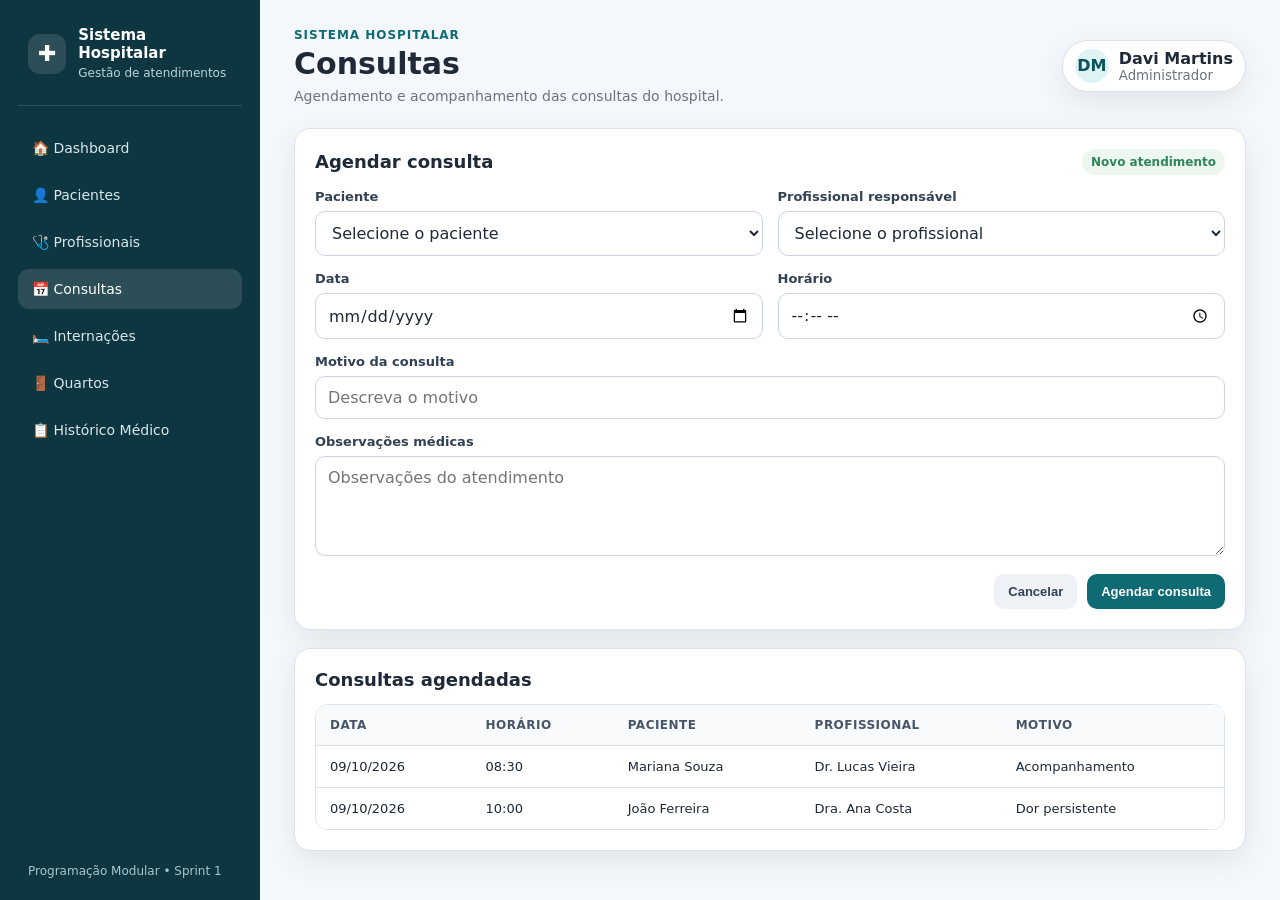
==== consultas.html @ fbd6064b "Sprint 1 - Sistema Hospitalar" ====
<!doctype html>
<html lang="pt-BR">
<head>
  <meta charset="utf-8">
  <meta name="viewport" content="width=device-width, initial-scale=1">
  <title>Consultas • Sistema Hospitalar</title>
  <link rel="stylesheet" href="css/style.css">
</head>
<body>
  <div class="layout">
    <aside class="sidebar">
      <div class="brand">
        <div class="brand-mark">✚</div>
        <div><strong>Sistema Hospitalar</strong><span>Gestão de atendimentos</span></div>
      </div>
      <nav class="nav"><a class="" href="index.html"><span>🏠</span> Dashboard</a>
<a class="" href="pacientes.html"><span>👤</span> Pacientes</a>
<a class="" href="profissionais.html"><span>🩺</span> Profissionais</a>
<a class="active" href="consultas.html"><span>📅</span> Consultas</a>
<a class="" href="internacoes.html"><span>🛏️</span> Internações</a>
<a class="" href="quartos.html"><span>🚪</span> Quartos</a>
<a class="" href="historico.html"><span>📋</span> Histórico Médico</a></nav>
      <div class="sidebar-footer">Programação Modular • Sprint 1</div>
    </aside>
    <main class="main">
      <header class="topbar">
        <div><p class="eyebrow">Sistema Hospitalar</p><h1>Consultas</h1><p class="subtitle">Agendamento e acompanhamento das consultas do hospital.</p></div>
        <div class="user"><div class="avatar">DM</div><div><strong>Davi Martins</strong><small>Administrador</small></div></div>
      </header>
      
<section class="card">
  <div class="section-title"><h2>Agendar consulta</h2><span class="badge">Novo atendimento</span></div>
  <div class="form-grid">
    <div class="form-group"><label>Paciente</label><select><option>Selecione o paciente</option><option>Mariana Souza</option><option>João Ferreira</option></select></div>
    <div class="form-group"><label>Profissional responsável</label><select><option>Selecione o profissional</option><option>Dr. Lucas Vieira</option><option>Dra. Ana Costa</option></select></div>
    <div class="form-group"><label>Data</label><input type="date"></div>
    <div class="form-group"><label>Horário</label><input type="time"></div>
    <div class="form-group full"><label>Motivo da consulta</label><input placeholder="Descreva o motivo"></div>
    <div class="form-group full"><label>Observações médicas</label><textarea placeholder="Observações do atendimento"></textarea></div>
  </div>
  <div class="actions"><button class="btn secondary">Cancelar</button><button class="btn primary">Agendar consulta</button></div>
</section>
<section class="card" style="margin-top:18px">
  <div class="section-title"><h2>Consultas agendadas</h2></div>
  <div class="table-wrap"><table><thead><tr><th>Data</th><th>Horário</th><th>Paciente</th><th>Profissional</th><th>Motivo</th></tr></thead><tbody>
    <tr><td>09/10/2026</td><td>08:30</td><td>Mariana Souza</td><td>Dr. Lucas Vieira</td><td>Acompanhamento</td></tr>
    <tr><td>09/10/2026</td><td>10:00</td><td>João Ferreira</td><td>Dra. Ana Costa</td><td>Dor persistente</td></tr>
  </tbody></table></div>
</section>
    </main>
  </div>
</body>
</html>
---- css/style.css ----
:root {
  --bg: #f4f7fb;
  --surface: #ffffff;
  --surface-2: #eef4f7;
  --text: #1f2937;
  --muted: #6b7280;
  --primary: #0f6b73;
  --primary-dark: #0b535a;
  --accent: #dff3f5;
  --border: #dbe3ea;
  --success: #2f855a;
  --warning: #b7791f;
  --danger: #c53030;
  --shadow: 0 10px 30px rgba(15, 23, 42, .08);
  --radius: 16px;
}

* { box-sizing: border-box; }
html { scroll-behavior: smooth; }
body {
  margin: 0;
  font-family: Inter, ui-sans-serif, system-ui, -apple-system, BlinkMacSystemFont, "Segoe UI", sans-serif;
  background: var(--bg);
  color: var(--text);
}

a { color: inherit; text-decoration: none; }

.layout { min-height: 100vh; display: grid; grid-template-columns: 260px 1fr; }
.sidebar {
  position: sticky; top: 0; height: 100vh;
  padding: 26px 18px;
  background: #0e3640;
  color: #fff;
}
.brand { display: flex; align-items: center; gap: 12px; padding: 0 10px 24px; border-bottom: 1px solid rgba(255,255,255,.12); }
.brand-mark { width: 40px; height: 40px; border-radius: 12px; display:grid; place-items:center; background: rgba(255,255,255,.12); font-size: 22px; }
.brand strong { display:block; font-size: 15px; }
.brand span { font-size: 12px; color: #b9d4da; }
.nav { display: grid; gap: 7px; margin-top: 22px; }
.nav a { padding: 12px 14px; border-radius: 11px; color: #d7e8eb; font-size: 14px; transition: .15s ease; }
.nav a:hover, .nav a.active { background: rgba(255,255,255,.12); color:#fff; }
.sidebar-footer { position:absolute; bottom:22px; left:28px; right:28px; font-size:12px; color:#a9c7ce; }

.main { padding: 28px 34px 48px; min-width: 0; }
.topbar { display:flex; align-items:center; justify-content:space-between; gap:20px; margin-bottom:24px; }
.eyebrow { margin:0 0 5px; color:var(--primary); font-size:12px; font-weight:800; text-transform:uppercase; letter-spacing:.08em; }
h1 { margin:0; font-size:30px; line-height:1.15; }
.subtitle { margin:6px 0 0; color:var(--muted); font-size:14px; }
.user { display:flex; align-items:center; gap:10px; background:var(--surface); border:1px solid var(--border); padding:8px 12px; border-radius:999px; box-shadow: var(--shadow); }
.avatar { width:34px; height:34px; border-radius:50%; background:var(--accent); color:var(--primary-dark); display:grid; place-items:center; font-weight:800; }
.user small { display:block; color:var(--muted); }

.grid { display:grid; gap:18px; }
.grid.cards { grid-template-columns: repeat(4, minmax(0, 1fr)); }
.grid.two { grid-template-columns: 1.2fr .8fr; }
.card { background:var(--surface); border:1px solid var(--border); border-radius:var(--radius); box-shadow:var(--shadow); padding:20px; }
.stat { display:flex; align-items:center; justify-content:space-between; }
.stat .icon { width:44px; height:44px; border-radius:13px; display:grid; place-items:center; background:var(--accent); font-size:20px; }
.stat strong { display:block; font-size:28px; margin-top:14px; }
.stat span { color:var(--muted); font-size:13px; }

.section-title { display:flex; align-items:center; justify-content:space-between; gap:12px; margin-bottom:14px; }
.section-title h2 { margin:0; font-size:18px; }
.badge { display:inline-flex; align-items:center; gap:6px; padding:6px 9px; border-radius:999px; font-size:12px; font-weight:700; background:#edf7f0; color:var(--success); }
.badge.warning { background:#fff8e8; color:var(--warning); }
.badge.danger { background:#fff0f0; color:var(--danger); }

.table-wrap { overflow:auto; border:1px solid var(--border); border-radius:13px; }
table { width:100%; border-collapse:collapse; min-width:740px; background:#fff; }
th, td { padding:13px 14px; text-align:left; border-bottom:1px solid var(--border); font-size:13px; }
th { color:#475569; background:#f8fafc; font-size:12px; text-transform:uppercase; letter-spacing:.04em; }
tr:last-child td { border-bottom:0; }

.form-grid { display:grid; grid-template-columns: repeat(2, minmax(0,1fr)); gap:15px; }
.form-group { display:grid; gap:7px; }
.form-group.full { grid-column:1 / -1; }
label { font-size:13px; font-weight:700; color:#334155; }
input, select, textarea {
  width:100%; padding:11px 12px; border:1px solid #cbd5e1; border-radius:10px; background:#fff; font:inherit; color:var(--text); outline:none;
}
input:focus, select:focus, textarea:focus { border-color:#7bb8bf; box-shadow:0 0 0 3px rgba(15,107,115,.08); }
textarea { min-height:100px; resize:vertical; }
.actions { display:flex; justify-content:flex-end; gap:10px; margin-top:18px; }
.btn { display:inline-flex; align-items:center; justify-content:center; gap:8px; border:0; border-radius:10px; padding:10px 14px; font-weight:800; font-size:13px; cursor:default; }
.btn.primary { background:var(--primary); color:#fff; }
.btn.secondary { background:#eef2f6; color:#334155; }
.btn.ghost { background:transparent; border:1px solid var(--border); color:#334155; }

.kpi-list { display:grid; gap:12px; }
.kpi-row { display:flex; align-items:center; justify-content:space-between; gap:12px; padding:13px 0; border-bottom:1px solid var(--border); }
.kpi-row:last-child { border-bottom:0; }
.kpi-row span { color:var(--muted); font-size:13px; }
.kpi-row strong { font-size:14px; }

.doc-links { display:grid; grid-template-columns: repeat(2,minmax(0,1fr)); gap:12px; }
.doc-link { border:1px dashed #a9c7ce; background:#f7fbfc; border-radius:12px; padding:16px; }
.doc-link strong { display:block; margin-bottom:4px; }
.doc-link span { font-size:12px; color:var(--muted); }

.notice { padding:14px 16px; border-radius:12px; background:#eef8fa; border:1px solid #c9e8ec; color:#285760; font-size:13px; }

@media (max-width: 1050px) {
  .grid.cards { grid-template-columns: repeat(2, minmax(0,1fr)); }
  .grid.two { grid-template-columns: 1fr; }
}
@media (max-width: 760px) {
  .layout { grid-template-columns:1fr; }
  .sidebar { position:relative; height:auto; }
  .sidebar-footer { display:none; }
  .nav { grid-template-columns:repeat(2,minmax(0,1fr)); }
  .main { padding:22px 16px 38px; }
  .topbar { align-items:flex-start; }
  .user { display:none; }
  .grid.cards, .form-grid, .doc-links { grid-template-columns:1fr; }
  .form-group.full { grid-column:auto; }
}
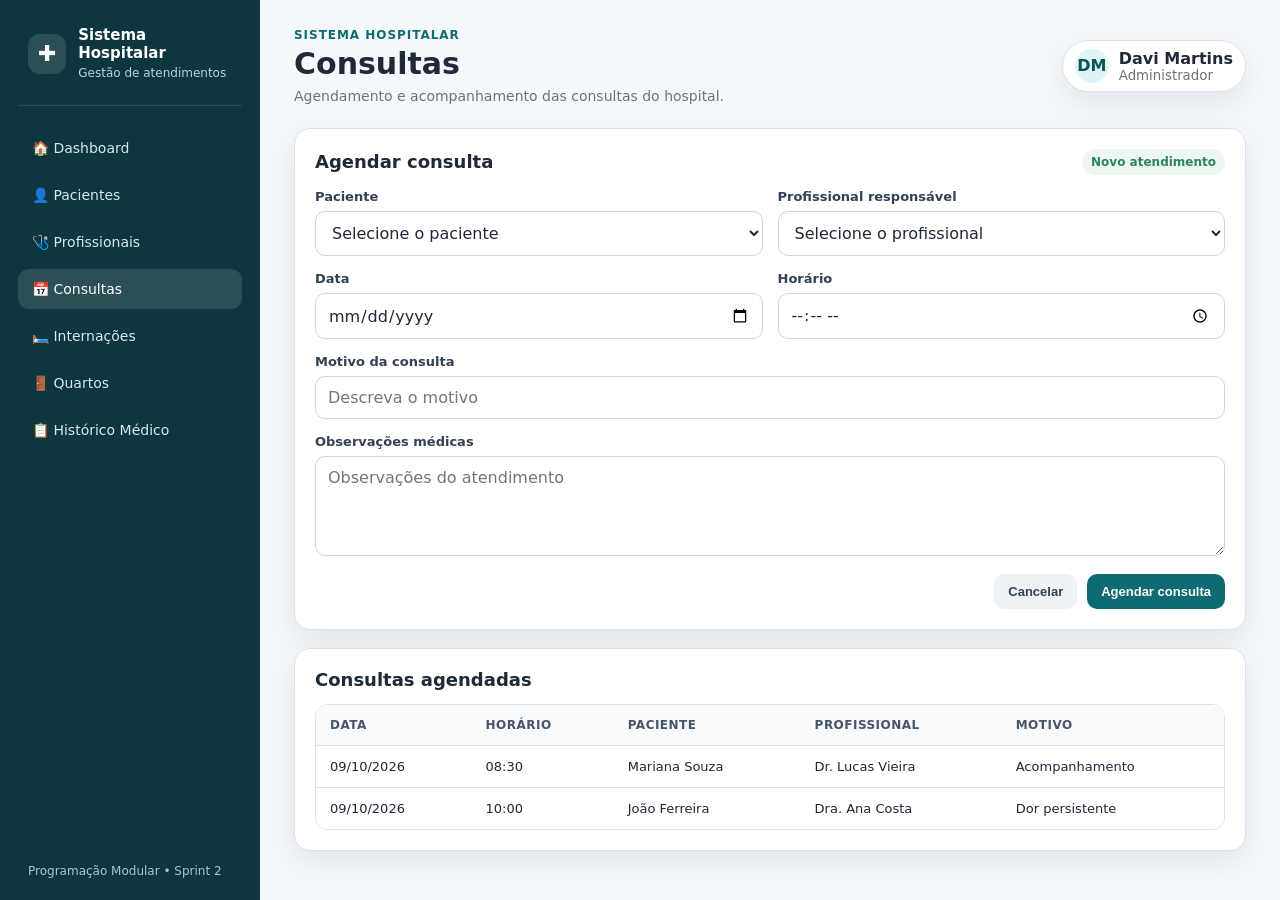
==== commit a18576d8: "Implementação da Sprint 2" ====
--- a/consultas.html
+++ b/consultas.html
@@ -20,7 +20,7 @@
 <a class="" href="internacoes.html"><span>🛏️</span> Internações</a>
 <a class="" href="quartos.html"><span>🚪</span> Quartos</a>
 <a class="" href="historico.html"><span>📋</span> Histórico Médico</a></nav>
-      <div class="sidebar-footer">Programação Modular • Sprint 1</div>
+      <div class="sidebar-footer">Programação Modular • Sprint 2</div>
     </aside>
     <main class="main">
       <header class="topbar">
